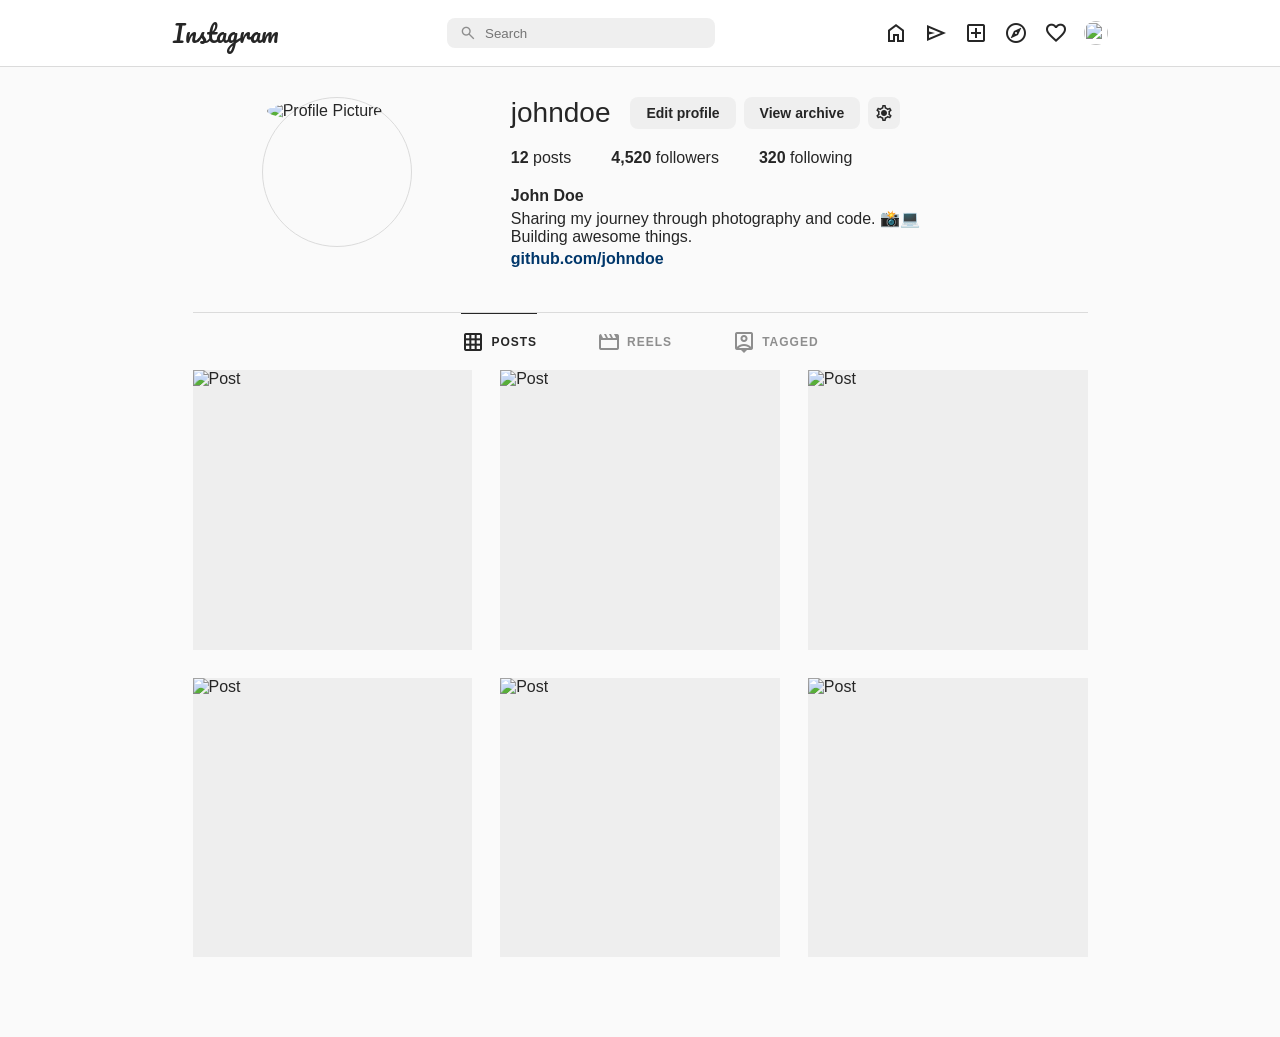
==== task05-responsive/index.html @ 6c8c3505 "Add Task 05: Responsive Instagram Profile UI Clone" ====
<!DOCTYPE html>
<html lang="en">
<head>
  <meta charset="UTF-8">
  <meta name="viewport" content="width=device-width, initial-scale=1.0">
  <title>Instagram Profile - Responsive</title>
  <link rel="stylesheet" href="css/style.css">
  <link href="https://fonts.googleapis.com/css2?family=Pacifico&display=swap" rel="stylesheet">
  <link rel="stylesheet" href="https://fonts.googleapis.com/css2?family=Material+Symbols+Outlined:opsz,wght,FILL,GRAD@20..48,100..700,0..1,-50..200" />
</head>
<body>
  <!-- Header -->
  <header class="header">
    <div class="header-container">
      <a href="#" class="header-logo">Instagram</a>
      <div class="header-search">
        <span class="material-symbols-outlined" style="color: var(--gray-text); font-size: 18px;">search</span>
        <input type="text" placeholder="Search">
      </div>
      <div class="header-icons">
        <a href="#"><span class="material-symbols-outlined">home</span></a>
        <a href="#"><span class="material-symbols-outlined">send</span></a>
        <a href="#"><span class="material-symbols-outlined">add_box</span></a>
        <a href="#"><span class="material-symbols-outlined">explore</span></a>
        <a href="#"><span class="material-symbols-outlined">favorite</span></a>
        <a href="#"><img src="https://images.unsplash.com/photo-1535713875002-d1d0cf377fde?auto=format&fit=crop&w=150&q=80" style="width: 24px; height: 24px; border-radius: 50%; object-fit: cover;"></a>
      </div>
    </div>
  </header>

  <!-- Main Content -->
  <main class="main-container">
    <section class="profile-header">
      <div class="profile-pic-container">
        <div class="profile-pic">
          <img src="https://images.unsplash.com/photo-1535713875002-d1d0cf377fde?auto=format&fit=crop&w=300&q=80" alt="Profile Picture">
        </div>
      </div>
      <div class="profile-details">
        <div class="profile-title-section">
          <h2 class="profile-username">johndoe</h2>
          <div class="profile-actions">
            <button class="btn">Edit profile</button>
            <button class="btn">View archive</button>
            <button class="btn" style="padding: 6px; display: flex; align-items: center;"><span class="material-symbols-outlined" style="font-size: 20px;">settings</span></button>
          </div>
        </div>
        <div class="profile-stats">
          <div class="stat-item"><span>12</span> posts</div>
          <div class="stat-item"><span>4,520</span> followers</div>
          <div class="stat-item"><span>320</span> following</div>
        </div>
        <div class="profile-bio">
          <div class="bio-name">John Doe</div>
          <div class="bio-text">Sharing my journey through photography and code. 📸💻<br>Building awesome things.</div>
          <a href="#" class="bio-link">github.com/johndoe</a>
        </div>
      </div>
    </section>

    <!-- Tabs -->
    <div class="tabs">
      <a href="index.html" class="tab active">
        <span class="material-symbols-outlined">grid_on</span>
        <span class="tab-text">POSTS</span>
      </a>
      <a href="reels.html" class="tab">
        <span class="material-symbols-outlined">movie</span>
        <span class="tab-text">REELS</span>
      </a>
      <a href="tagged.html" class="tab">
        <span class="material-symbols-outlined">person_pin</span>
        <span class="tab-text">TAGGED</span>
      </a>
    </div>

    <!-- Grid -->
    <div class="grid">
      <div class="grid-item">
        <img src="https://images.unsplash.com/photo-1555066931-4365d14bab8c?auto=format&fit=crop&w=600&q=80" alt="Post">
        <div class="grid-item-overlay">
          <div class="overlay-stat"><span class="material-symbols-outlined filled">favorite</span> 120</div>
          <div class="overlay-stat"><span class="material-symbols-outlined filled">chat_bubble</span> 15</div>
        </div>
      </div>
      <div class="grid-item">
        <img src="https://images.unsplash.com/photo-1498050108023-c5249f4df085?auto=format&fit=crop&w=600&q=80" alt="Post">
        <div class="grid-item-overlay">
          <div class="overlay-stat"><span class="material-symbols-outlined filled">favorite</span> 342</div>
          <div class="overlay-stat"><span class="material-symbols-outlined filled">chat_bubble</span> 4</div>
        </div>
      </div>
      <div class="grid-item">
        <img src="https://images.unsplash.com/photo-1517694712202-14dd9538aa97?auto=format&fit=crop&w=600&q=80" alt="Post">
        <div class="grid-item-overlay">
          <div class="overlay-stat"><span class="material-symbols-outlined filled">favorite</span> 56</div>
          <div class="overlay-stat"><span class="material-symbols-outlined filled">chat_bubble</span> 2</div>
        </div>
      </div>
      <div class="grid-item">
        <img src="https://images.unsplash.com/photo-1516116216624-53e697fedbea?auto=format&fit=crop&w=600&q=80" alt="Post">
        <div class="grid-item-overlay">
          <div class="overlay-stat"><span class="material-symbols-outlined filled">favorite</span> 890</div>
          <div class="overlay-stat"><span class="material-symbols-outlined filled">chat_bubble</span> 42</div>
        </div>
      </div>
      <div class="grid-item">
        <img src="https://images.unsplash.com/photo-1522199755839-a2bacb67c546?auto=format&fit=crop&w=600&q=80" alt="Post">
        <div class="grid-item-overlay">
          <div class="overlay-stat"><span class="material-symbols-outlined filled">favorite</span> 231</div>
          <div class="overlay-stat"><span class="material-symbols-outlined filled">chat_bubble</span> 11</div>
        </div>
      </div>
      <div class="grid-item">
        <img src="https://images.unsplash.com/photo-1542831371-29b0f74f9713?auto=format&fit=crop&w=600&q=80" alt="Post">
        <div class="grid-item-overlay">
          <div class="overlay-stat"><span class="material-symbols-outlined filled">favorite</span> 45</div>
          <div class="overlay-stat"><span class="material-symbols-outlined filled">chat_bubble</span> 1</div>
        </div>
      </div>
    </div>
  </main>

  <!-- Mobile Bottom Nav -->
  <nav class="bottom-nav">
    <a href="#" class="nav-item"><span class="material-symbols-outlined">home</span></a>
    <a href="#" class="nav-item"><span class="material-symbols-outlined">search</span></a>
    <a href="#" class="nav-item"><span class="material-symbols-outlined">add_box</span></a>
    <a href="#" class="nav-item"><span class="material-symbols-outlined">movie</span></a>
    <a href="#" class="nav-item"><img src="https://images.unsplash.com/photo-1535713875002-d1d0cf377fde?auto=format&fit=crop&w=150&q=80" style="width: 24px; height: 24px; border-radius: 50%; object-fit: cover;"></a>
  </nav>
</body>
</html>
---- task05-responsive/css/style.css ----
:root {
  --bg-color: #FAFAFA;
  --text-color: #262626;
  --border-color: #DBDBDB;
  --blue-color: #0095F6;
  --link-color: #00376B;
  --gray-text: #8E8E8E;
  --font-family: -apple-system, BlinkMacSystemFont, "Segoe UI", Roboto, Helvetica, Arial, sans-serif;
  --container-max-width: 935px;
}

* {
  margin: 0;
  padding: 0;
  box-sizing: border-box;
}

body {
  font-family: var(--font-family);
  background-color: var(--bg-color);
  color: var(--text-color);
  display: flex;
  flex-direction: column;
  min-height: 100vh;
}

/* Header */
.header {
  border-bottom: 1px solid var(--border-color);
  background: #fff;
  position: sticky;
  top: 0;
  z-index: 10;
  padding: 12px 16px;
}

.header-container {
  max-width: var(--container-max-width);
  margin: 0 auto;
  display: flex;
  justify-content: space-between;
  align-items: center;
}

.header-logo {
  font-family: 'Pacifico', cursive;
  font-size: 24px;
  font-weight: normal;
  text-decoration: none;
  color: var(--text-color);
}

.header-search {
  display: none;
}

@media (min-width: 768px) {
  .header-search {
    display: flex;
    background: #EFEFEF;
    border-radius: 8px;
    padding: 6px 12px;
    align-items: center;
    width: 268px;
  }
  .header-search input {
    border: none;
    background: transparent;
    outline: none;
    width: 100%;
    margin-left: 8px;
  }
}

.header-icons {
  display: flex;
  gap: 16px;
  align-items: center;
}

.header-icons a {
  color: var(--text-color);
  text-decoration: none;
  display: flex;
  align-items: center;
}

/* Main Container */
.main-container {
  max-width: var(--container-max-width);
  margin: 0 auto;
  width: 100%;
  padding: 30px 20px;
  flex: 1;
}

@media (max-width: 767px) {
  .main-container {
    padding: 16px 0;
  }
}

/* Profile Info */
.profile-header {
  display: flex;
  margin-bottom: 44px;
}

@media (max-width: 767px) {
  .profile-header {
    flex-direction: column;
    margin-bottom: 24px;
  }
}

.profile-pic-container {
  flex: 1;
  display: flex;
  justify-content: center;
  margin-right: 30px;
}

.profile-pic {
  width: 150px;
  height: 150px;
  border-radius: 50%;
  border: 1px solid var(--border-color);
  padding: 4px;
}

@media (max-width: 767px) {
  .profile-pic-container {
    margin-right: 0;
    justify-content: flex-start;
    padding: 0 16px;
    margin-bottom: 20px;
  }
  .profile-pic {
    width: 80px;
    height: 80px;
  }
}

.profile-pic img {
  width: 100%;
  height: 100%;
  border-radius: 50%;
  object-fit: cover;
}

.profile-details {
  flex: 2;
}

@media (max-width: 767px) {
  .profile-details {
    padding: 0 16px;
  }
}

.profile-title-section {
  display: flex;
  align-items: center;
  gap: 20px;
  margin-bottom: 20px;
}

@media (max-width: 767px) {
  .profile-title-section {
    flex-direction: column;
    align-items: flex-start;
    gap: 12px;
  }
}

.profile-username {
  font-size: 28px;
  font-weight: 300;
}

.profile-actions {
  display: flex;
  gap: 8px;
}

.btn {
  padding: 6px 16px;
  background-color: #EFEFEF;
  border: none;
  border-radius: 8px;
  font-weight: 600;
  font-size: 14px;
  cursor: pointer;
  color: var(--text-color);
  text-decoration: none;
  display: inline-block;
}

.btn:hover {
  background-color: #DBDBDB;
}

.profile-stats {
  display: flex;
  gap: 40px;
  margin-bottom: 20px;
}

@media (max-width: 767px) {
  .profile-stats {
    gap: 20px;
    justify-content: space-around;
    border-top: 1px solid var(--border-color);
    border-bottom: 1px solid var(--border-color);
    padding: 12px 0;
    margin: 0 -16px 20px -16px;
  }
  .stat-item {
    display: flex;
    flex-direction: column;
    align-items: center;
  }
}

.stat-item span {
  font-weight: 600;
}

.profile-bio .bio-name {
  font-weight: 600;
  margin-bottom: 4px;
}

.profile-bio .bio-text {
  margin-bottom: 4px;
}

.profile-bio .bio-link {
  color: var(--link-color);
  text-decoration: none;
  font-weight: 600;
}

/* Tabs */
.tabs {
  display: flex;
  justify-content: center;
  border-top: 1px solid var(--border-color);
  margin-top: 10px;
}

@media (max-width: 767px) {
  .tabs {
    justify-content: space-around;
  }
}

.tab {
  display: flex;
  align-items: center;
  gap: 6px;
  padding: 16px 0;
  margin: 0 30px;
  color: var(--gray-text);
  border-top: 1px solid transparent;
  cursor: pointer;
  text-decoration: none;
  font-size: 12px;
  font-weight: 600;
  letter-spacing: 1px;
  text-transform: uppercase;
}

@media (max-width: 767px) {
  .tab {
    margin: 0;
    flex: 1;
    justify-content: center;
  }
  .tab span.tab-text {
    display: none;
  }
  .tab .material-symbols-outlined {
    font-size: 28px;
  }
}

.tab.active {
  color: var(--text-color);
  border-top: 1px solid var(--text-color);
}

@media (max-width: 767px) {
  .tab.active {
    border-top: none;
    color: var(--blue-color);
  }
}

/* Grid */
.grid {
  display: grid;
  grid-template-columns: repeat(3, 1fr);
  gap: 28px;
  padding-bottom: 50px;
}

@media (max-width: 767px) {
  .grid {
    gap: 2px;
  }
}

.grid-item {
  aspect-ratio: 1 / 1;
  background-color: #eee;
  position: relative;
  cursor: pointer;
}

.grid-item img {
  width: 100%;
  height: 100%;
  object-fit: cover;
}

.grid-item-overlay {
  position: absolute;
  top: 0; left: 0; width: 100%; height: 100%;
  background: rgba(0,0,0,0.3);
  display: flex;
  justify-content: center;
  align-items: center;
  color: white;
  opacity: 0;
  transition: opacity 0.2s;
  gap: 20px;
}

@media (min-width: 768px) {
  .grid-item:hover .grid-item-overlay {
    opacity: 1;
  }
}

.overlay-stat {
  display: flex;
  align-items: center;
  gap: 6px;
  font-weight: bold;
}

/* Reels Grid */
.reels-grid {
  display: grid;
  grid-template-columns: repeat(4, 1fr);
  gap: 28px;
  padding-bottom: 50px;
}

@media (max-width: 767px) {
  .reels-grid {
    grid-template-columns: repeat(3, 1fr);
    gap: 2px;
  }
}

.reels-item {
  aspect-ratio: 9 / 16;
  background-color: #eee;
  position: relative;
}

.reels-item img {
  width: 100%;
  height: 100%;
  object-fit: cover;
}

/* Bottom Nav (Mobile Only) */
.bottom-nav {
  display: none;
}

@media (max-width: 767px) {
  .bottom-nav {
    display: flex;
    justify-content: space-around;
    padding: 12px 0;
    border-top: 1px solid var(--border-color);
    position: sticky;
    bottom: 0;
    background: #fff;
    margin-top: auto;
    z-index: 10;
  }
  .bottom-nav a {
    color: var(--text-color);
    text-decoration: none;
  }
}
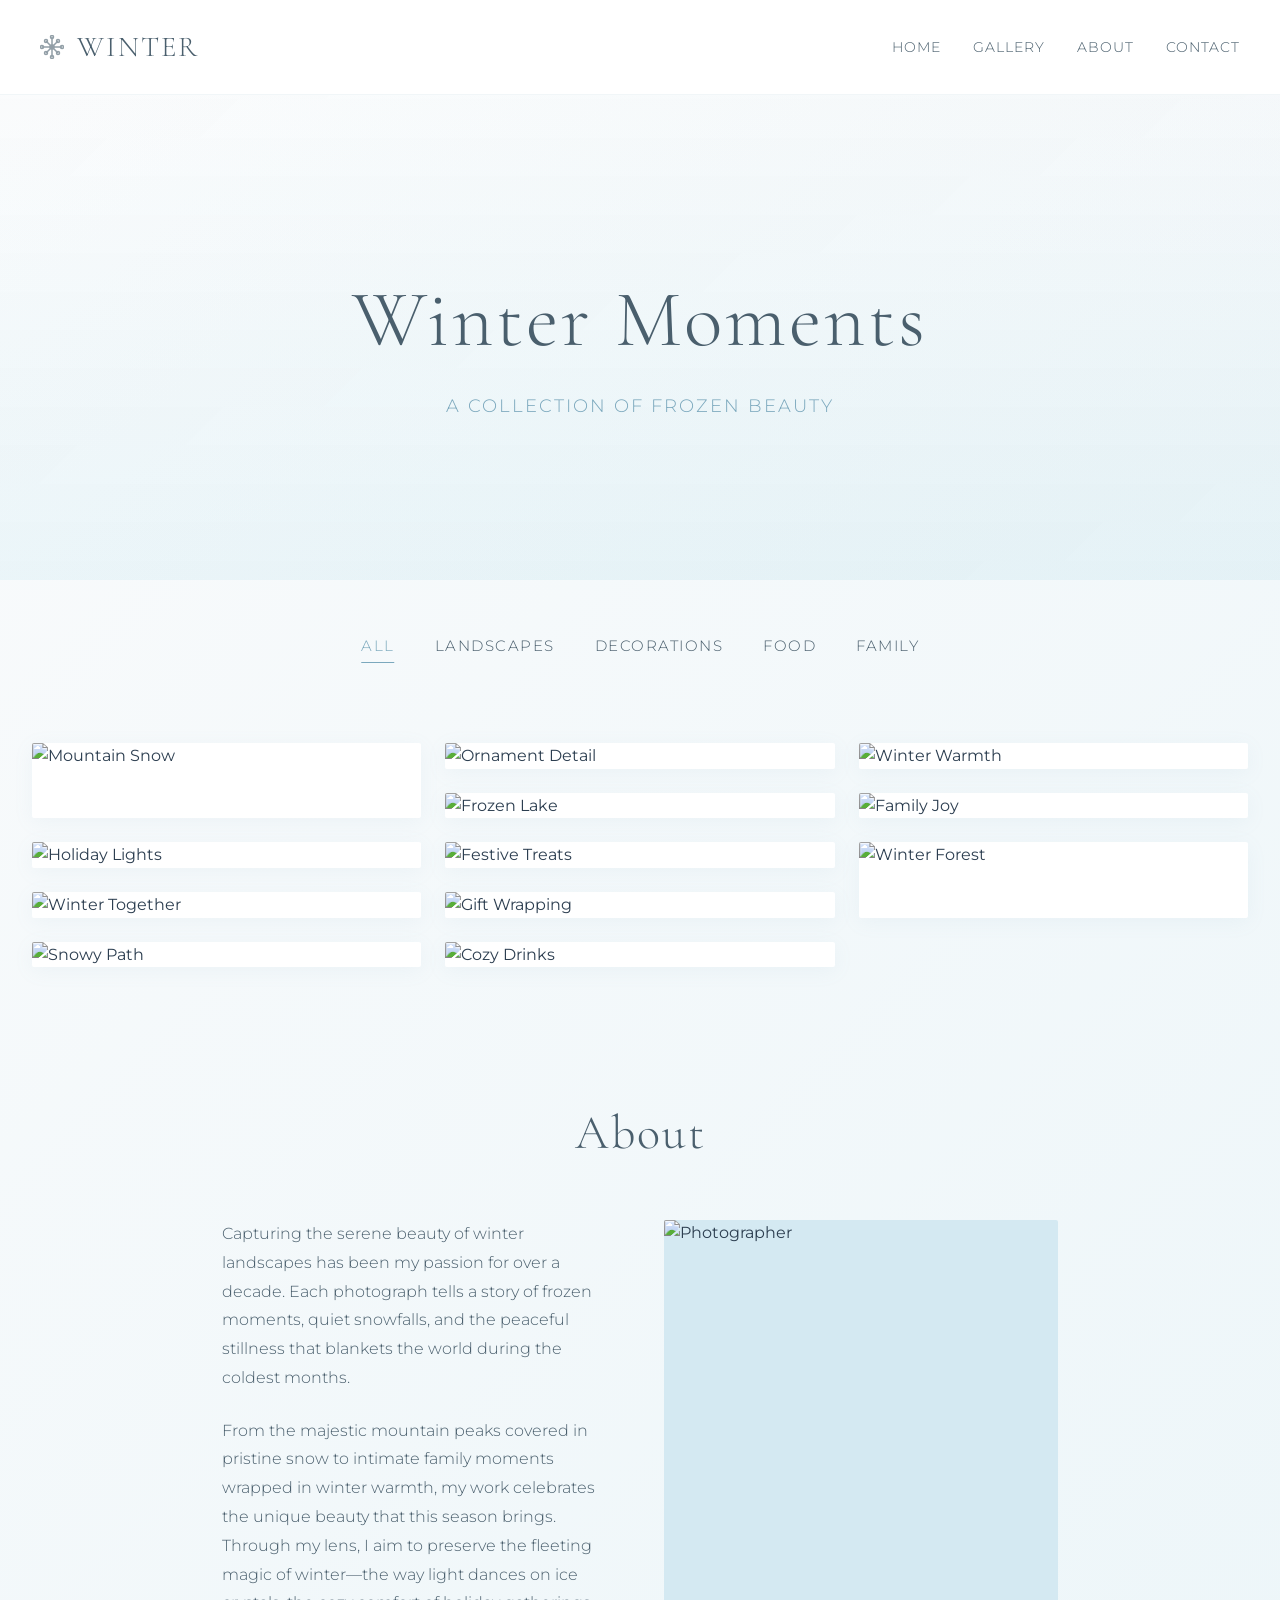
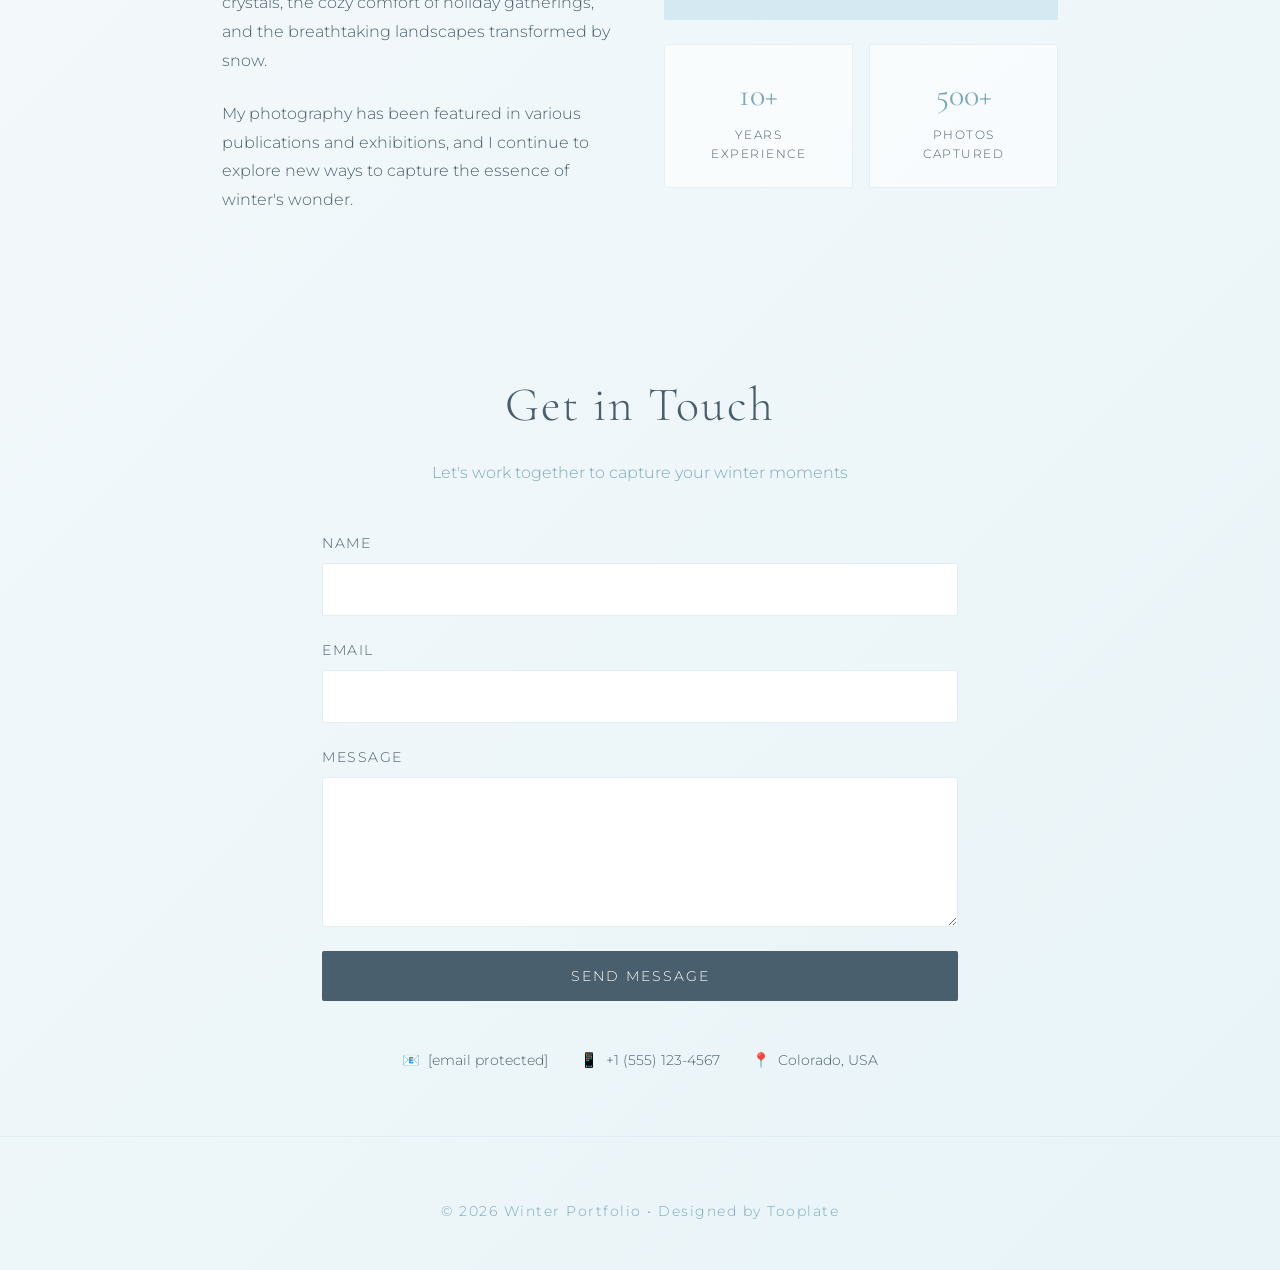
==== commit 5e328cd4: "Complete Task 05: Responsive Website Design for Winter Gallery" ====
--- a/task05-responsive/index.html
+++ b/task05-responsive/index.html
@@ -1,133 +1,259 @@
 <!DOCTYPE html>
 <html lang="en">
 <head>
-  <meta charset="UTF-8">
-  <meta name="viewport" content="width=device-width, initial-scale=1.0">
-  <title>Instagram Profile - Responsive</title>
-  <link rel="stylesheet" href="css/style.css">
-  <link href="https://fonts.googleapis.com/css2?family=Pacifico&display=swap" rel="stylesheet">
-  <link rel="stylesheet" href="https://fonts.googleapis.com/css2?family=Material+Symbols+Outlined:opsz,wght,FILL,GRAD@20..48,100..700,0..1,-50..200" />
+    <meta charset="UTF-8">
+    <meta name="viewport" content="width=device-width, initial-scale=1.0">
+    <title>Winter Portfolio - Photography Gallery</title>
+    <link rel="preconnect" href="https://fonts.googleapis.com">
+    <link rel="preconnect" href="https://fonts.gstatic.com" crossorigin>
+    <link href="https://fonts.googleapis.com/css2?family=Cormorant+Garamond:wght@300;400;600&family=Montserrat:wght@300;400;500&display=swap" rel="stylesheet">
+    <link rel="stylesheet" href="style.css">
+<!--
+
+Tooplate 2151 Winter Gallery
+
+https://www.tooplate.com/view/2151-winter-gallery
+
+Free HTML CSS Template
+
+-->
 </head>
 <body>
-  <!-- Header -->
-  <header class="header">
-    <div class="header-container">
-      <a href="#" class="header-logo">Instagram</a>
-      <div class="header-search">
-        <span class="material-symbols-outlined" style="color: var(--gray-text); font-size: 18px;">search</span>
-        <input type="text" placeholder="Search">
-      </div>
-      <div class="header-icons">
-        <a href="#"><span class="material-symbols-outlined">home</span></a>
-        <a href="#"><span class="material-symbols-outlined">send</span></a>
-        <a href="#"><span class="material-symbols-outlined">add_box</span></a>
-        <a href="#"><span class="material-symbols-outlined">explore</span></a>
-        <a href="#"><span class="material-symbols-outlined">favorite</span></a>
-        <a href="#"><img src="https://images.unsplash.com/photo-1535713875002-d1d0cf377fde?auto=format&fit=crop&w=150&q=80" style="width: 24px; height: 24px; border-radius: 50%; object-fit: cover;"></a>
-      </div>
+    <!-- Navigation -->
+    <nav>
+        <div class="nav-container">
+            <a href="#home" class="logo">
+                <svg class="logo-icon" viewBox="0 0 24 24" fill="none" stroke="currentColor" stroke-width="1.5">
+                    <path d="M12 2v20M2 12h20M6 6l12 12M6 18L18 6"/>
+                    <circle cx="12" cy="12" r="2"/>
+                    <circle cx="12" cy="2" r="1.5"/>
+                    <circle cx="12" cy="22" r="1.5"/>
+                    <circle cx="2" cy="12" r="1.5"/>
+                    <circle cx="22" cy="12" r="1.5"/>
+                    <circle cx="6" cy="6" r="1.5"/>
+                    <circle cx="18" cy="18" r="1.5"/>
+                    <circle cx="6" cy="18" r="1.5"/>
+                    <circle cx="18" cy="6" r="1.5"/>
+                </svg>
+                WINTER
+            </a>
+            <input type="checkbox" id="menu-toggle" style="display:none;">
+            <label for="menu-toggle" class="mobile-menu-btn">☰</label>
+            <ul class="nav-links" id="navLinks">
+                <li><a href="#home">Home</a></li>
+                <li><a href="#gallery">Gallery</a></li>
+                <li><a href="#about">About</a></li>
+                <li><a href="#contact">Contact</a></li>
+            </ul>
+        </div>
+    </nav>
+
+    <!-- Hero Section -->
+    <section class="hero" id="home">
+        <div class="hero-bg"></div>
+        <div class="hero-bg"></div>
+        <div class="hero-bg"></div>
+        <div class="hero-content">
+            <h1>Winter Moments</h1>
+            <p>A Collection of Frozen Beauty</p>
+        </div>
+    </section>
+
+    <!-- Filter Section -->
+    <section class="filter-container">
+        <div class="filter-buttons">
+            <button class="filter-btn active" data-filter="all">All</button>
+            <button class="filter-btn" data-filter="landscapes">Landscapes</button>
+            <button class="filter-btn" data-filter="decorations">Decorations</button>
+            <button class="filter-btn" data-filter="food">Food</button>
+            <button class="filter-btn" data-filter="family">Family</button>
+        </div>
+    </section>
+
+    <!-- Gallery Section -->
+    <section class="gallery-container" id="gallery">
+        <div class="gallery-grid" id="galleryGrid">
+            <!-- Landscapes -->
+            <div class="gallery-item tall" data-category="landscapes">
+                <img src="https://images.unsplash.com/photo-1483728642387-6c3bdd6c93e5?w=800&q=80" alt="Mountain Snow">
+                <div class="gallery-overlay">
+                    <h3 class="gallery-title">Mountain Snow</h3>
+                    <p class="gallery-category">Landscapes</p>
+                </div>
+            </div>
+
+            <div class="gallery-item" data-category="decorations">
+                <img src="https://images.unsplash.com/photo-1512389142860-9c449e58a543?w=800&q=80" alt="Ornament Detail">
+                <div class="gallery-overlay">
+                    <h3 class="gallery-title">Ornament Detail</h3>
+                    <p class="gallery-category">Decorations</p>
+                </div>
+            </div>
+
+            <div class="gallery-item" data-category="food">
+                <img src="https://images.unsplash.com/photo-1542990253-0d0f5be5f0ed?w=800&q=80" alt="Winter Warmth">
+                <div class="gallery-overlay">
+                    <h3 class="gallery-title">Winter Warmth</h3>
+                    <p class="gallery-category">Food</p>
+                </div>
+            </div>
+
+            <div class="gallery-item" data-category="landscapes">
+                <img src="https://images.unsplash.com/photo-1491002052546-bf38f186af56?w=800&q=80" alt="Frozen Lake">
+                <div class="gallery-overlay">
+                    <h3 class="gallery-title">Frozen Lake</h3>
+                    <p class="gallery-category">Landscapes</p>
+                </div>
+            </div>
+
+            <div class="gallery-item" data-category="family">
+                <img src="https://images.unsplash.com/photo-1511988617509-a57c8a288659?w=800&q=80" alt="Family Joy">
+                <div class="gallery-overlay">
+                    <h3 class="gallery-title">Family Joy</h3>
+                    <p class="gallery-category">Family</p>
+                </div>
+            </div>
+
+            <div class="gallery-item" data-category="decorations">
+                <img src="https://images.unsplash.com/photo-1543589077-47d81606c1bf?w=800&q=80" alt="Holiday Lights">
+                <div class="gallery-overlay">
+                    <h3 class="gallery-title">Holiday Lights</h3>
+                    <p class="gallery-category">Decorations</p>
+                </div>
+            </div>
+
+            <div class="gallery-item" data-category="food">
+                <img src="https://images.unsplash.com/photo-1514517521153-1be72277b32f?w=800&q=80" alt="Festive Treats">
+                <div class="gallery-overlay">
+                    <h3 class="gallery-title">Festive Treats</h3>
+                    <p class="gallery-category">Food</p>
+                </div>
+            </div>
+
+            <div class="gallery-item tall" data-category="landscapes">
+                <img src="https://images.unsplash.com/photo-1478131143081-80f7f84ca84d?w=800&q=80" alt="Winter Forest">
+                <div class="gallery-overlay">
+                    <h3 class="gallery-title">Winter Forest</h3>
+                    <p class="gallery-category">Landscapes</p>
+                </div>
+            </div>
+
+            <div class="gallery-item" data-category="family">
+                <img src="https://images.unsplash.com/photo-1544776193-352d25ca82cd?w=800&q=80" alt="Winter Together">
+                <div class="gallery-overlay">
+                    <h3 class="gallery-title">Winter Together</h3>
+                    <p class="gallery-category">Family</p>
+                </div>
+            </div>
+
+            <div class="gallery-item" data-category="decorations">
+                <img src="https://images.unsplash.com/photo-1512909006721-3d6018887383?w=800&q=80" alt="Gift Wrapping">
+                <div class="gallery-overlay">
+                    <h3 class="gallery-title">Gift Wrapping</h3>
+                    <p class="gallery-category">Decorations</p>
+                </div>
+            </div>
+
+            <div class="gallery-item" data-category="landscapes">
+                <img src="https://images.unsplash.com/photo-1476820865390-c52aeebb9891?w=800&q=80" alt="Snowy Path">
+                <div class="gallery-overlay">
+                    <h3 class="gallery-title">Snowy Path</h3>
+                    <p class="gallery-category">Landscapes</p>
+                </div>
+            </div>
+
+            <div class="gallery-item" data-category="food">
+                <img src="https://images.unsplash.com/photo-1514517220017-8ce97a34a7b6?w=800&q=80" alt="Cozy Drinks">
+                <div class="gallery-overlay">
+                    <h3 class="gallery-title">Cozy Drinks</h3>
+                    <p class="gallery-category">Food</p>
+                </div>
+            </div>
+        </div>
+    </section>
+
+    <!-- Lightbox -->
+    <div class="lightbox" id="lightbox">
+        <button class="lightbox-close" id="closeLightbox">×</button>
+        <button class="lightbox-nav lightbox-prev" id="prevImage">‹</button>
+        <button class="lightbox-nav lightbox-next" id="nextImage">›</button>
+        <div class="lightbox-content">
+            <img src="" alt="" id="lightboxImage">
+            <div class="lightbox-info">
+                <h3 id="lightboxTitle"></h3>
+                <p id="lightboxCategory"></p>
+            </div>
+        </div>
     </div>
-  </header>
-
-  <!-- Main Content -->
-  <main class="main-container">
-    <section class="profile-header">
-      <div class="profile-pic-container">
-        <div class="profile-pic">
-          <img src="https://images.unsplash.com/photo-1535713875002-d1d0cf377fde?auto=format&fit=crop&w=300&q=80" alt="Profile Picture">
-        </div>
-      </div>
-      <div class="profile-details">
-        <div class="profile-title-section">
-          <h2 class="profile-username">johndoe</h2>
-          <div class="profile-actions">
-            <button class="btn">Edit profile</button>
-            <button class="btn">View archive</button>
-            <button class="btn" style="padding: 6px; display: flex; align-items: center;"><span class="material-symbols-outlined" style="font-size: 20px;">settings</span></button>
-          </div>
-        </div>
-        <div class="profile-stats">
-          <div class="stat-item"><span>12</span> posts</div>
-          <div class="stat-item"><span>4,520</span> followers</div>
-          <div class="stat-item"><span>320</span> following</div>
-        </div>
-        <div class="profile-bio">
-          <div class="bio-name">John Doe</div>
-          <div class="bio-text">Sharing my journey through photography and code. 📸💻<br>Building awesome things.</div>
-          <a href="#" class="bio-link">github.com/johndoe</a>
-        </div>
-      </div>
-    </section>
-
-    <!-- Tabs -->
-    <div class="tabs">
-      <a href="index.html" class="tab active">
-        <span class="material-symbols-outlined">grid_on</span>
-        <span class="tab-text">POSTS</span>
-      </a>
-      <a href="reels.html" class="tab">
-        <span class="material-symbols-outlined">movie</span>
-        <span class="tab-text">REELS</span>
-      </a>
-      <a href="tagged.html" class="tab">
-        <span class="material-symbols-outlined">person_pin</span>
-        <span class="tab-text">TAGGED</span>
-      </a>
-    </div>
-
-    <!-- Grid -->
-    <div class="grid">
-      <div class="grid-item">
-        <img src="https://images.unsplash.com/photo-1555066931-4365d14bab8c?auto=format&fit=crop&w=600&q=80" alt="Post">
-        <div class="grid-item-overlay">
-          <div class="overlay-stat"><span class="material-symbols-outlined filled">favorite</span> 120</div>
-          <div class="overlay-stat"><span class="material-symbols-outlined filled">chat_bubble</span> 15</div>
-        </div>
-      </div>
-      <div class="grid-item">
-        <img src="https://images.unsplash.com/photo-1498050108023-c5249f4df085?auto=format&fit=crop&w=600&q=80" alt="Post">
-        <div class="grid-item-overlay">
-          <div class="overlay-stat"><span class="material-symbols-outlined filled">favorite</span> 342</div>
-          <div class="overlay-stat"><span class="material-symbols-outlined filled">chat_bubble</span> 4</div>
-        </div>
-      </div>
-      <div class="grid-item">
-        <img src="https://images.unsplash.com/photo-1517694712202-14dd9538aa97?auto=format&fit=crop&w=600&q=80" alt="Post">
-        <div class="grid-item-overlay">
-          <div class="overlay-stat"><span class="material-symbols-outlined filled">favorite</span> 56</div>
-          <div class="overlay-stat"><span class="material-symbols-outlined filled">chat_bubble</span> 2</div>
-        </div>
-      </div>
-      <div class="grid-item">
-        <img src="https://images.unsplash.com/photo-1516116216624-53e697fedbea?auto=format&fit=crop&w=600&q=80" alt="Post">
-        <div class="grid-item-overlay">
-          <div class="overlay-stat"><span class="material-symbols-outlined filled">favorite</span> 890</div>
-          <div class="overlay-stat"><span class="material-symbols-outlined filled">chat_bubble</span> 42</div>
-        </div>
-      </div>
-      <div class="grid-item">
-        <img src="https://images.unsplash.com/photo-1522199755839-a2bacb67c546?auto=format&fit=crop&w=600&q=80" alt="Post">
-        <div class="grid-item-overlay">
-          <div class="overlay-stat"><span class="material-symbols-outlined filled">favorite</span> 231</div>
-          <div class="overlay-stat"><span class="material-symbols-outlined filled">chat_bubble</span> 11</div>
-        </div>
-      </div>
-      <div class="grid-item">
-        <img src="https://images.unsplash.com/photo-1542831371-29b0f74f9713?auto=format&fit=crop&w=600&q=80" alt="Post">
-        <div class="grid-item-overlay">
-          <div class="overlay-stat"><span class="material-symbols-outlined filled">favorite</span> 45</div>
-          <div class="overlay-stat"><span class="material-symbols-outlined filled">chat_bubble</span> 1</div>
-        </div>
-      </div>
-    </div>
-  </main>
-
-  <!-- Mobile Bottom Nav -->
-  <nav class="bottom-nav">
-    <a href="#" class="nav-item"><span class="material-symbols-outlined">home</span></a>
-    <a href="#" class="nav-item"><span class="material-symbols-outlined">search</span></a>
-    <a href="#" class="nav-item"><span class="material-symbols-outlined">add_box</span></a>
-    <a href="#" class="nav-item"><span class="material-symbols-outlined">movie</span></a>
-    <a href="#" class="nav-item"><img src="https://images.unsplash.com/photo-1535713875002-d1d0cf377fde?auto=format&fit=crop&w=150&q=80" style="width: 24px; height: 24px; border-radius: 50%; object-fit: cover;"></a>
-  </nav>
+
+    <!-- About Section -->
+    <section class="about-section" id="about">
+        <h2>About</h2>
+        <div class="about-content">
+            <div class="about-text">
+                <p>Capturing the serene beauty of winter landscapes has been my passion for over a decade. Each photograph tells a story of frozen moments, quiet snowfalls, and the peaceful stillness that blankets the world during the coldest months.</p>
+                <p>From the majestic mountain peaks covered in pristine snow to intimate family moments wrapped in winter warmth, my work celebrates the unique beauty that this season brings. Through my lens, I aim to preserve the fleeting magic of winter—the way light dances on ice crystals, the cozy comfort of holiday gatherings, and the breathtaking landscapes transformed by snow.</p>
+                <p>My photography has been featured in various publications and exhibitions, and I continue to explore new ways to capture the essence of winter's wonder.</p>
+            </div>
+            <div>
+                <div class="about-image">
+                    <img src="https://images.unsplash.com/photo-1452802447250-470a88ac82bc?w=800&q=80" alt="Photographer">
+                </div>
+                <div class="about-stats">
+                    <div class="stat-box">
+                        <div class="stat-number">10+</div>
+                        <div class="stat-label">Years Experience</div>
+                    </div>
+                    <div class="stat-box">
+                        <div class="stat-number">500+</div>
+                        <div class="stat-label">Photos Captured</div>
+                    </div>
+                </div>
+            </div>
+        </div>
+    </section>
+
+    <!-- Contact Section -->
+    <section class="contact-section" id="contact">
+        <h2>Get in Touch</h2>
+        <p>Let's work together to capture your winter moments</p>
+        
+        <form class="contact-form">
+            <div class="form-group">
+                <label for="name">Name</label>
+                <input type="text" id="name" name="name" required>
+            </div>
+            <div class="form-group">
+                <label for="email">Email</label>
+                <input type="email" id="email" name="email" required>
+            </div>
+            <div class="form-group">
+                <label for="message">Message</label>
+                <textarea id="message" name="message" required></textarea>
+            </div>
+            <button type="submit" class="submit-btn">Send Message</button>
+        </form>
+
+        <div class="contact-info">
+            <div class="contact-item">
+                <span>📧</span>
+                <a href="/cdn-cgi/l/email-protection#d3bbb6bfbfbc93a4babda7b6a1a3bca1a7b5bcbfbabcfdb0bcbe"><span class="__cf_email__" data-cfemail="3b535e5757547b4c52554f5e494b54494f5d5457525415585456">[email&#160;protected]</span></a>
+            </div>
+            <div class="contact-item">
+                <span>📱</span>
+                <a href="tel:+15551234567">+1 (555) 123-4567</a>
+            </div>
+            <div class="contact-item">
+                <span>📍</span>
+                <a href="https://www.google.com/maps/search/?api=1&query=Colorado+USA" target="_blank">Colorado, USA</a>
+            </div>
+        </div>
+    </section>
+
+    <!-- Footer -->
+    <footer>
+        <p>© 2026 Winter Portfolio • Designed by <a rel="nofollow" href="https://www.tooplate.com" target="_blank">Tooplate</a></p>
+    </footer>
+
 </body>
-</html>
+</html>
--- a/task05-responsive/style.css
+++ b/task05-responsive/style.css
@@ -0,0 +1,929 @@
+@charset "utf-8";
+/* CSS Document 
+
+Tooplate 2151 Winter Gallery
+
+https://www.tooplate.com/view/2151-winter-gallery
+
+*/
+
+* {
+	margin: 0;
+	padding: 0;
+	box-sizing: border-box;
+}
+
+:root {
+	--color-snow: #fafbfc;
+	--color-ice: #e8f4f8;
+	--color-frost: #d4e9f2;
+	--color-winter-blue: #7ba8bd;
+	--color-slate: #4a5f6d;
+	--color-charcoal: #2c3e50;
+	--color-white: #ffffff;
+	--font-serif: 'Cormorant Garamond', serif;
+	--font-sans: 'Montserrat', sans-serif;
+}
+
+body {
+	font-family: var(--font-sans);
+	background: linear-gradient(135deg, var(--color-snow) 0%, var(--color-ice) 100%);
+	color: var(--color-charcoal);
+	line-height: 1.6;
+	min-height: 100vh;
+}
+
+/* Navigation */
+nav {
+	position: fixed;
+	top: 0;
+	left: 0;
+	right: 0;
+	background: rgba(255, 255, 255, 0.95);
+	backdrop-filter: blur(10px);
+	padding: 1.5rem 2rem;
+	z-index: 1000;
+	border-bottom: 1px solid rgba(123, 168, 189, 0.1);
+}
+
+.nav-container {
+	max-width: 1400px;
+	margin: 0 auto;
+	display: flex;
+	justify-content: space-between;
+	align-items: center;
+}
+
+.logo {
+	font-family: var(--font-serif);
+	font-size: 1.8rem;
+	font-weight: 300;
+	letter-spacing: 2px;
+	color: var(--color-slate);
+	display: flex;
+	align-items: center;
+	gap: 0.8rem;
+	text-decoration: none;
+	transition: color 0.3s ease;
+}
+
+.logo:hover {
+	color: var(--color-winter-blue);
+}
+
+.logo:hover .logo-icon {
+	opacity: 1;
+}
+
+.logo-icon {
+	width: 24px;
+	height: 24px;
+	opacity: 0.6;
+}
+
+.nav-links {
+	display: flex;
+	gap: 2rem;
+	list-style: none;
+}
+
+.nav-links a {
+	text-decoration: none;
+	color: var(--color-slate);
+	font-size: 0.9rem;
+	font-weight: 300;
+	letter-spacing: 1px;
+	text-transform: uppercase;
+	transition: color 0.3s ease;
+	position: relative;
+	padding-top: 1.5rem;
+}
+
+.nav-links a::before {
+	content: '❄';
+	position: absolute;
+	top: 0;
+	left: 50%;
+	transform: translateX(-50%);
+	font-size: 0.85rem;
+	color: var(--color-winter-blue);
+	opacity: 0;
+	transition: opacity 0.3s ease;
+}
+
+.nav-links a.active::before,
+.nav-links a:hover::before {
+	opacity: 1;
+}
+
+.nav-links a:hover {
+	color: var(--color-winter-blue);
+}
+
+/* Hero Section */
+.hero {
+	margin-top: 80px;
+	padding: 12rem 2rem 10rem;
+	text-align: center;
+	position: relative;
+	overflow: hidden;
+}
+
+.hero::before {
+	content: '';
+	position: absolute;
+	top: 0;
+	left: 0;
+	right: 0;
+	bottom: 0;
+	background: linear-gradient(rgba(250, 251, 252, 0.85), rgba(232, 244, 248, 0.9));
+	z-index: 1;
+}
+
+.hero::after {
+	content: '';
+	position: absolute;
+	top: 0;
+	left: 0;
+	right: 0;
+	bottom: 0;
+	background: linear-gradient(135deg, rgba(255, 255, 255, 0.1) 0%, rgba(123, 168, 189, 0.05) 100%);
+	z-index: 2;
+	pointer-events: none;
+}
+
+.hero-bg {
+	position: absolute;
+	top: 0;
+	left: 0;
+	width: 100%;
+	height: 100%;
+	background-size: cover;
+	background-position: center;
+	animation: heroSlide 18s infinite;
+	opacity: 0;
+}
+
+.hero-bg:nth-child(1) {
+	background-image: url('https://images.unsplash.com/photo-1491002052546-bf38f186af56?w=1600&q=80');
+	animation-delay: 0s;
+}
+
+.hero-bg:nth-child(2) {
+	background-image: url('https://images.unsplash.com/photo-1483728642387-6c3bdd6c93e5?w=1600&q=80');
+	animation-delay: 6s;
+}
+
+.hero-bg:nth-child(3) {
+	background-image: url('https://images.unsplash.com/photo-1478131143081-80f7f84ca84d?w=1600&q=80');
+	animation-delay: 12s;
+}
+
+@keyframes heroSlide {
+	0% {
+		opacity: 0;
+	}
+
+	5% {
+		opacity: 1;
+	}
+
+	33% {
+		opacity: 1;
+	}
+
+	38% {
+		opacity: 0;
+	}
+
+	100% {
+		opacity: 0;
+	}
+}
+
+.hero-content {
+	max-width: 900px;
+	margin: 0 auto;
+	position: relative;
+	z-index: 3;
+}
+
+.hero h1 {
+	font-family: var(--font-serif);
+	font-size: 4.5rem;
+	font-weight: 300;
+	color: var(--color-slate);
+	margin-bottom: 1.5rem;
+	letter-spacing: 3px;
+	line-height: 1.2;
+	position: relative;
+	z-index: 1;
+}
+
+.hero p {
+	font-size: 1.1rem;
+	color: var(--color-winter-blue);
+	font-weight: 300;
+	letter-spacing: 2px;
+	text-transform: uppercase;
+	position: relative;
+	z-index: 1;
+}
+
+/* Filter Section */
+.filter-container {
+	padding: 3rem 2rem;
+	text-align: center;
+}
+
+.filter-buttons {
+	display: inline-flex;
+	gap: 2.5rem;
+	flex-wrap: wrap;
+	justify-content: center;
+}
+
+.filter-btn {
+	background: none;
+	border: none;
+	font-family: var(--font-sans);
+	font-size: 0.95rem;
+	color: var(--color-slate);
+	cursor: pointer;
+	padding: 0.5rem 0;
+	position: relative;
+	letter-spacing: 1.5px;
+	text-transform: uppercase;
+	font-weight: 300;
+	transition: color 0.3s ease;
+}
+
+.filter-btn::after {
+	content: '';
+	position: absolute;
+	bottom: 0;
+	left: 50%;
+	transform: translateX(-50%) scaleX(0);
+	width: 100%;
+	height: 1px;
+	background: var(--color-winter-blue);
+	transition: transform 0.3s ease;
+}
+
+.filter-btn:hover,
+.filter-btn.active {
+	color: var(--color-winter-blue);
+}
+
+.filter-btn.active::after {
+	transform: translateX(-50%) scaleX(1);
+}
+
+/* Gallery Section */
+.gallery-container {
+	max-width: 1400px;
+	margin: 0 auto;
+	padding: 2rem;
+}
+
+.gallery-grid {
+	display: grid;
+	grid-template-columns: repeat(auto-fill, minmax(320px, 1fr));
+	gap: 1.5rem;
+	grid-auto-flow: dense;
+}
+
+.gallery-item {
+	position: relative;
+	overflow: hidden;
+	border-radius: 2px;
+	cursor: pointer;
+	background: var(--color-white);
+	box-shadow: 0 4px 20px rgba(123, 168, 189, 0.08);
+	transition: all 0.4s cubic-bezier(0.4, 0, 0.2, 1);
+	opacity: 0;
+	animation: fadeInUp 0.6s ease forwards;
+}
+
+@keyframes fadeInUp {
+	from {
+		opacity: 0;
+		transform: translateY(30px);
+	}
+
+	to {
+		opacity: 1;
+		transform: translateY(0);
+	}
+}
+
+.gallery-item:nth-child(1) {
+	animation-delay: 0.1s;
+}
+
+.gallery-item:nth-child(2) {
+	animation-delay: 0.15s;
+}
+
+.gallery-item:nth-child(3) {
+	animation-delay: 0.2s;
+}
+
+.gallery-item:nth-child(4) {
+	animation-delay: 0.25s;
+}
+
+.gallery-item:nth-child(5) {
+	animation-delay: 0.3s;
+}
+
+.gallery-item:nth-child(6) {
+	animation-delay: 0.35s;
+}
+
+.gallery-item:nth-child(7) {
+	animation-delay: 0.4s;
+}
+
+.gallery-item:nth-child(8) {
+	animation-delay: 0.45s;
+}
+
+.gallery-item:nth-child(9) {
+	animation-delay: 0.5s;
+}
+
+.gallery-item.tall {
+	grid-row: span 2;
+}
+
+.gallery-item:hover {
+	transform: translateY(-5px);
+	box-shadow: 0 12px 40px rgba(123, 168, 189, 0.15);
+}
+
+.gallery-item img {
+	width: 100%;
+	height: 100%;
+	object-fit: cover;
+	display: block;
+	transition: transform 0.6s cubic-bezier(0.4, 0, 0.2, 1);
+}
+
+.gallery-item:hover img {
+	transform: scale(1.05);
+}
+
+.gallery-overlay {
+	position: absolute;
+	bottom: 0;
+	left: 0;
+	right: 0;
+	background: linear-gradient(to top, rgba(44, 62, 80, 0.8), transparent);
+	padding: 2rem 1.5rem 1.5rem;
+	transform: translateY(100%);
+	transition: transform 0.4s cubic-bezier(0.4, 0, 0.2, 1);
+}
+
+.gallery-item:hover .gallery-overlay {
+	transform: translateY(0);
+}
+
+.gallery-title {
+	font-family: var(--font-serif);
+	font-size: 1.3rem;
+	color: var(--color-white);
+	font-weight: 300;
+	margin-bottom: 0.3rem;
+}
+
+.gallery-category {
+	font-size: 0.75rem;
+	color: var(--color-frost);
+	text-transform: uppercase;
+	letter-spacing: 1.5px;
+	font-weight: 300;
+}
+
+/* Lightbox */
+.lightbox {
+	display: none;
+	position: fixed;
+	top: 0;
+	left: 0;
+	width: 100%;
+	height: 100%;
+	background: rgba(250, 251, 252, 0.98);
+	z-index: 2000;
+	align-items: center;
+	justify-content: center;
+	opacity: 0;
+	transition: opacity 0.4s ease;
+}
+
+.lightbox.active {
+	display: flex;
+	opacity: 1;
+}
+
+.lightbox-content {
+	max-width: 90%;
+	max-height: 85vh;
+	position: relative;
+	animation: zoomIn 0.4s cubic-bezier(0.4, 0, 0.2, 1);
+}
+
+@keyframes zoomIn {
+	from {
+		transform: scale(0.9);
+		opacity: 0;
+	}
+
+	to {
+		transform: scale(1);
+		opacity: 1;
+	}
+}
+
+.lightbox-content img {
+	max-width: 100%;
+	max-height: 85vh;
+	display: block;
+	box-shadow: 0 20px 60px rgba(123, 168, 189, 0.2);
+}
+
+.lightbox-info {
+	text-align: center;
+	margin-top: 2rem;
+}
+
+.lightbox-info h3 {
+	font-family: var(--font-serif);
+	font-size: 2rem;
+	color: var(--color-slate);
+	font-weight: 300;
+	margin-bottom: 0.5rem;
+}
+
+.lightbox-info p {
+	font-size: 0.85rem;
+	color: var(--color-winter-blue);
+	text-transform: uppercase;
+	letter-spacing: 2px;
+	font-weight: 300;
+}
+
+.lightbox-close {
+	position: absolute;
+	top: 2rem;
+	right: 2rem;
+	background: none;
+	border: none;
+	font-size: 3rem;
+	color: var(--color-slate);
+	cursor: pointer;
+	width: 50px;
+	height: 50px;
+	display: flex;
+	align-items: center;
+	justify-content: center;
+	transition: all 0.3s ease;
+	font-weight: 200;
+}
+
+.lightbox-close:hover {
+	color: var(--color-winter-blue);
+	transform: rotate(90deg);
+}
+
+.lightbox-nav {
+	position: absolute;
+	top: 50%;
+	transform: translateY(-50%);
+	background: rgba(255, 255, 255, 0.9);
+	border: none;
+	width: 50px;
+	height: 50px;
+	cursor: pointer;
+	font-size: 1.5rem;
+	color: var(--color-slate);
+	transition: all 0.3s ease;
+	display: flex;
+	align-items: center;
+	justify-content: center;
+}
+
+.lightbox-nav:hover {
+	background: var(--color-white);
+	color: var(--color-winter-blue);
+}
+
+.lightbox-prev {
+	left: 2rem;
+}
+
+.lightbox-next {
+	right: 2rem;
+}
+
+/* Footer */
+footer {
+	text-align: center;
+	padding: 4rem 2rem 3rem;
+	margin-top: 4rem;
+	border-top: 1px solid rgba(123, 168, 189, 0.1);
+}
+
+footer p {
+	color: var(--color-winter-blue);
+	font-size: 0.85rem;
+	letter-spacing: 1.5px;
+	font-weight: 300;
+}
+
+footer a {
+	color: var(--color-winter-blue);
+	text-decoration: none;
+	transition: opacity 0.3s ease;
+}
+
+footer a:hover {
+	opacity: 0.7;
+}
+
+/* About Section */
+.about-section {
+	max-width: 900px;
+	margin: 6rem auto 0;
+	padding: 0 2rem;
+	text-align: center;
+}
+
+.about-section h2 {
+	font-family: var(--font-serif);
+	font-size: 3rem;
+	font-weight: 300;
+	color: var(--color-slate);
+	margin-bottom: 2rem;
+	letter-spacing: 2px;
+}
+
+.about-content {
+	display: grid;
+	grid-template-columns: 1fr 1fr;
+	gap: 3rem;
+	margin-top: 3rem;
+	text-align: left;
+}
+
+.about-text p {
+	font-size: 1rem;
+	line-height: 1.8;
+	color: var(--color-slate);
+	margin-bottom: 1.5rem;
+	font-weight: 300;
+}
+
+.about-image {
+	width: 100%;
+	height: 400px;
+	background: var(--color-frost);
+	border-radius: 2px;
+	overflow: hidden;
+}
+
+.about-image img {
+	width: 100%;
+	height: 100%;
+	object-fit: cover;
+}
+
+.about-stats {
+	display: grid;
+	grid-template-columns: 1fr 1fr;
+	gap: 1rem;
+	margin-top: 1.5rem;
+}
+
+.stat-box {
+	padding: 1.5rem;
+	background: rgba(255, 255, 255, 0.6);
+	border: 1px solid rgba(123, 168, 189, 0.15);
+	border-radius: 2px;
+	text-align: center;
+	transition: all 0.3s ease;
+}
+
+.stat-box:hover {
+	background: rgba(255, 255, 255, 0.9);
+	border-color: var(--color-winter-blue);
+	transform: translateY(-3px);
+}
+
+.stat-number {
+	font-family: var(--font-serif);
+	font-size: 2rem;
+	font-weight: 400;
+	color: var(--color-winter-blue);
+	margin-bottom: 0.3rem;
+}
+
+.stat-label {
+	font-size: 0.75rem;
+	color: var(--color-slate);
+	text-transform: uppercase;
+	letter-spacing: 1.5px;
+	font-weight: 300;
+}
+
+/* Contact Section */
+.contact-section {
+	max-width: 700px;
+	margin: 8rem auto 0;
+	padding: 0 2rem;
+	text-align: center;
+}
+
+.contact-section h2 {
+	font-family: var(--font-serif);
+	font-size: 3rem;
+	font-weight: 300;
+	color: var(--color-slate);
+	margin-bottom: 1rem;
+	letter-spacing: 2px;
+}
+
+.contact-section p {
+	font-size: 1rem;
+	color: var(--color-winter-blue);
+	margin-bottom: 3rem;
+	font-weight: 300;
+}
+
+.contact-form {
+	display: flex;
+	flex-direction: column;
+	gap: 1.5rem;
+	margin-top: 2rem;
+}
+
+.form-group {
+	display: flex;
+	flex-direction: column;
+	text-align: left;
+}
+
+.form-group label {
+	font-size: 0.85rem;
+	color: var(--color-slate);
+	margin-bottom: 0.5rem;
+	text-transform: uppercase;
+	letter-spacing: 1.5px;
+	font-weight: 300;
+}
+
+.form-group input,
+.form-group textarea {
+	padding: 1rem;
+	border: 1px solid rgba(123, 168, 189, 0.2);
+	background: var(--color-white);
+	font-family: var(--font-sans);
+	font-size: 0.95rem;
+	color: var(--color-charcoal);
+	border-radius: 2px;
+	transition: border-color 0.3s ease;
+}
+
+.form-group input:focus,
+.form-group textarea:focus {
+	outline: none;
+	border-color: var(--color-winter-blue);
+}
+
+.form-group textarea {
+	min-height: 150px;
+	resize: vertical;
+}
+
+.submit-btn {
+	padding: 1rem 3rem;
+	background: var(--color-slate);
+	color: var(--color-white);
+	border: none;
+	font-family: var(--font-sans);
+	font-size: 0.9rem;
+	text-transform: uppercase;
+	letter-spacing: 2px;
+	cursor: pointer;
+	transition: all 0.3s ease;
+	font-weight: 300;
+	border-radius: 2px;
+}
+
+.submit-btn:hover {
+	background: var(--color-winter-blue);
+	transform: translateY(-2px);
+}
+
+.contact-info {
+	display: flex;
+	justify-content: center;
+	gap: 2rem;
+	margin-top: 3rem;
+	flex-wrap: wrap;
+}
+
+.contact-item {
+	display: flex;
+	align-items: center;
+	gap: 0.5rem;
+	color: var(--color-slate);
+	font-size: 0.9rem;
+	font-weight: 300;
+}
+
+.contact-item a {
+	color: var(--color-slate);
+	text-decoration: none;
+	transition: color 0.3s ease;
+}
+
+.contact-item a:hover {
+	color: var(--color-winter-blue);
+}
+
+/* Mobile Menu */
+.mobile-menu-btn {
+	display: none;
+	background: none;
+	border: none;
+	font-size: 1.5rem;
+	color: var(--color-slate);
+	cursor: pointer;
+}
+
+/* Responsive */
+@media (max-width: 767px) {
+	.hero {
+		padding: 8rem 2rem 6rem;
+	}
+
+	.hero h1 {
+		font-size: 3rem;
+	}
+
+	.gallery-grid {
+		grid-template-columns: repeat(auto-fill, minmax(250px, 1fr));
+		gap: 1rem;
+	}
+
+	.mobile-menu-btn {
+		display: block;
+	}
+
+	.nav-links {
+		position: absolute;
+		top: 100%;
+		left: 0;
+		right: 0;
+		background: var(--color-white);
+		flex-direction: column;
+		padding: 2rem;
+		gap: 1.5rem;
+		display: none;
+		box-shadow: 0 10px 30px rgba(123, 168, 189, 0.1);
+	}
+
+	.nav-links a {
+		padding-top: 0;
+	}
+
+	.nav-links a::before {
+		display: none;
+	}
+
+	.nav-links.active {
+		display: flex;
+	}
+
+	.lightbox-nav {
+		width: 40px;
+		height: 40px;
+		font-size: 1.2rem;
+	}
+
+	.lightbox-prev {
+		left: 1rem;
+	}
+
+	.lightbox-next {
+		right: 1rem;
+	}
+
+	.lightbox-close {
+		top: 1rem;
+		right: 1rem;
+		font-size: 2rem;
+	}
+
+	.about-content {
+		grid-template-columns: 1fr;
+		gap: 2rem;
+	}
+
+	.about-stats {
+		grid-template-columns: 1fr 1fr;
+	}
+
+	.about-section h2,
+	.contact-section h2 {
+		font-size: 2.5rem;
+	}
+
+	.contact-info {
+		flex-direction: column;
+		align-items: center;
+	}
+}
+
+@media (max-width: 480px) {
+	.hero {
+		padding: 6rem 1.5rem 5rem;
+	}
+
+	.hero h1 {
+		font-size: 2.2rem;
+	}
+
+	.hero p {
+		font-size: 0.95rem;
+	}
+
+	.filter-buttons {
+		gap: 1.5rem;
+	}
+
+	.filter-btn {
+		font-size: 0.85rem;
+	}
+
+	.gallery-grid {
+		grid-template-columns: 1fr;
+	}
+
+	.about-stats {
+		gap: 0.75rem;
+	}
+
+	.stat-box {
+		padding: 1rem;
+	}
+
+	.stat-number {
+		font-size: 1.5rem;
+	}
+
+	.stat-label {
+		font-size: 0.7rem;
+	}
+}
+/* === CSS Checkbox Hack for Mobile Menu === */
+@media (max-width: 767px) {
+    .nav-links {
+        display: none;
+    }
+    #menu-toggle:checked ~ .nav-links {
+        display: flex;
+        flex-direction: column;
+        position: absolute;
+        top: 100%;
+        left: 0;
+        width: 100%;
+        background: rgba(255, 255, 255, 0.95);
+        padding: 20px 0;
+    }
+}
+
+/* Tablet (768px - 1199px) */
+@media (min-width: 768px) and (max-width: 1199px) {
+    .gallery-grid {
+        grid-template-columns: repeat(2, 1fr) !important;
+    }
+    .hero-content h1 {
+        font-size: 3.5rem;
+    }
+}
+
+/* Laptop/Desktop (1200px and above) */
+@media (min-width: 1200px) {
+    .gallery-grid {
+        grid-template-columns: repeat(3, 1fr);
+    }
+    .hero-content h1 {
+        font-size: 5rem;
+    }
+    .nav-container {
+        max-width: 1200px;
+        margin: 0 auto;
+    }
+}
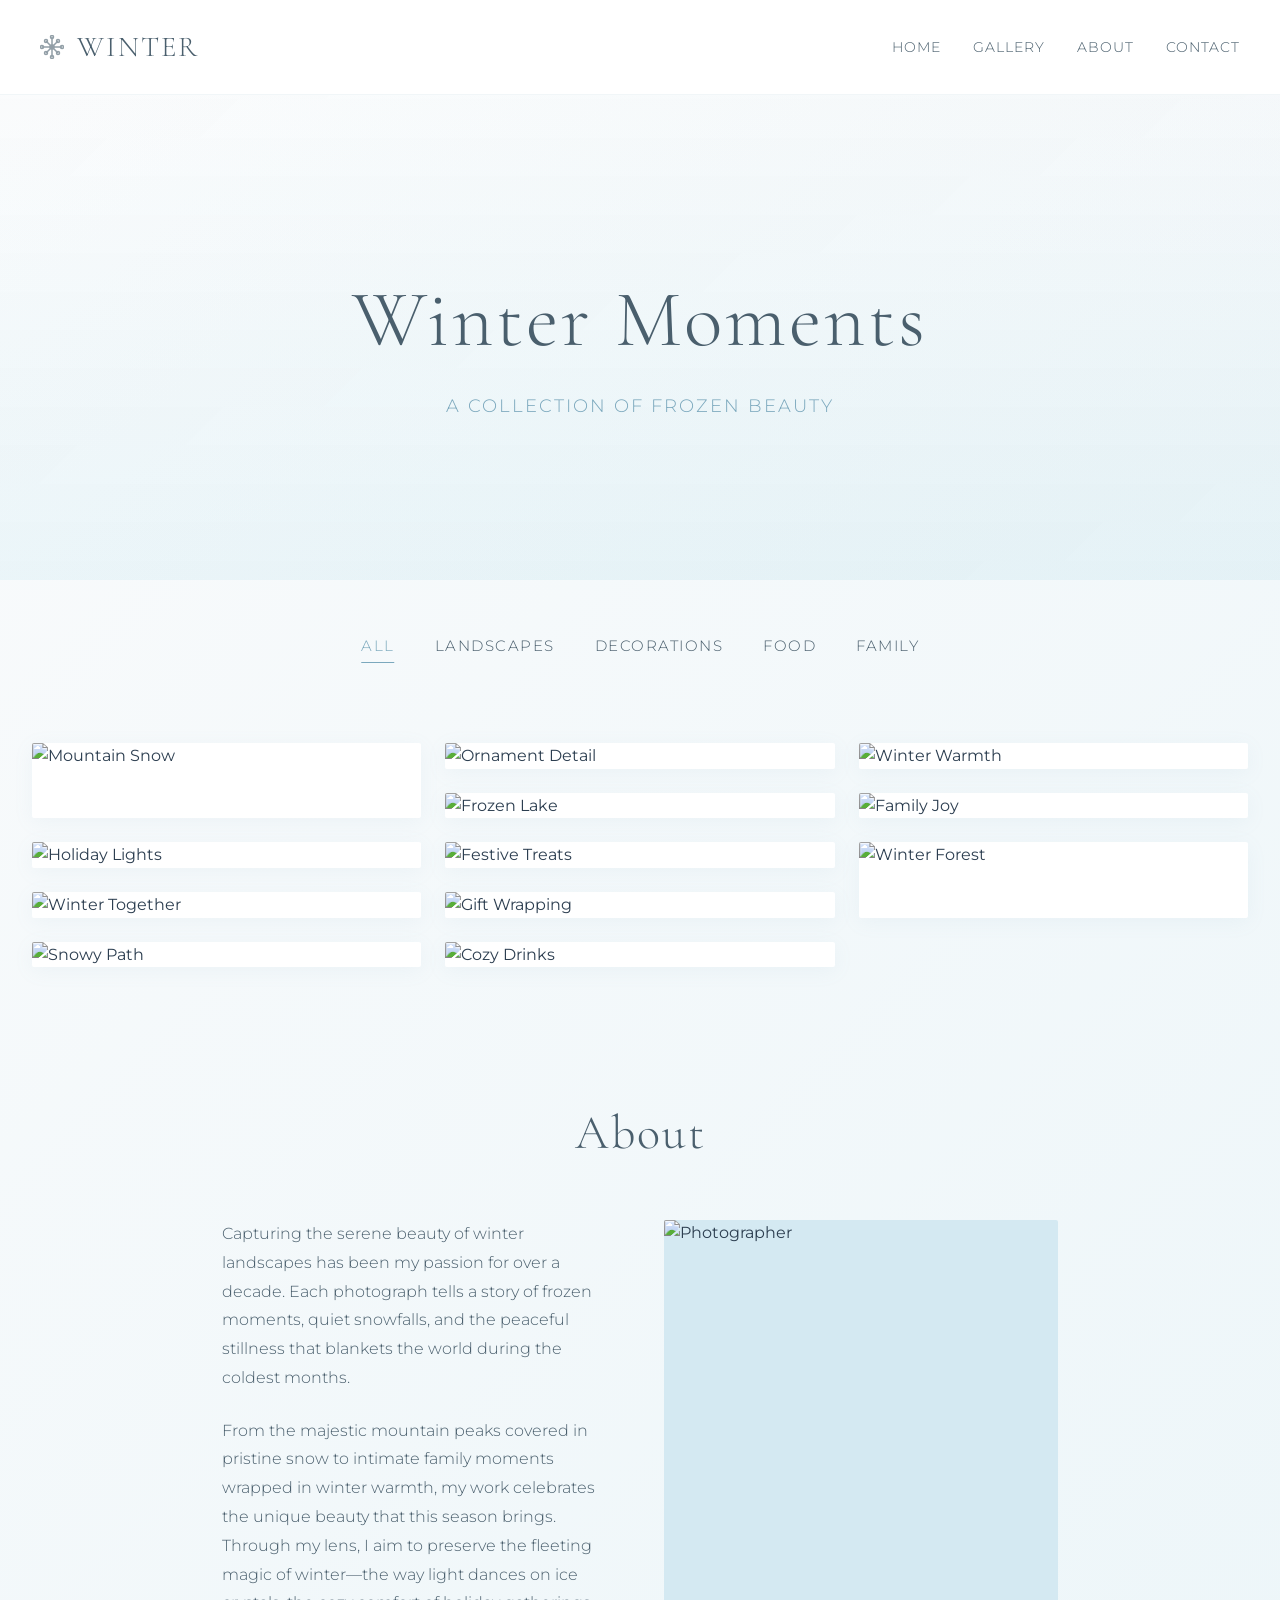
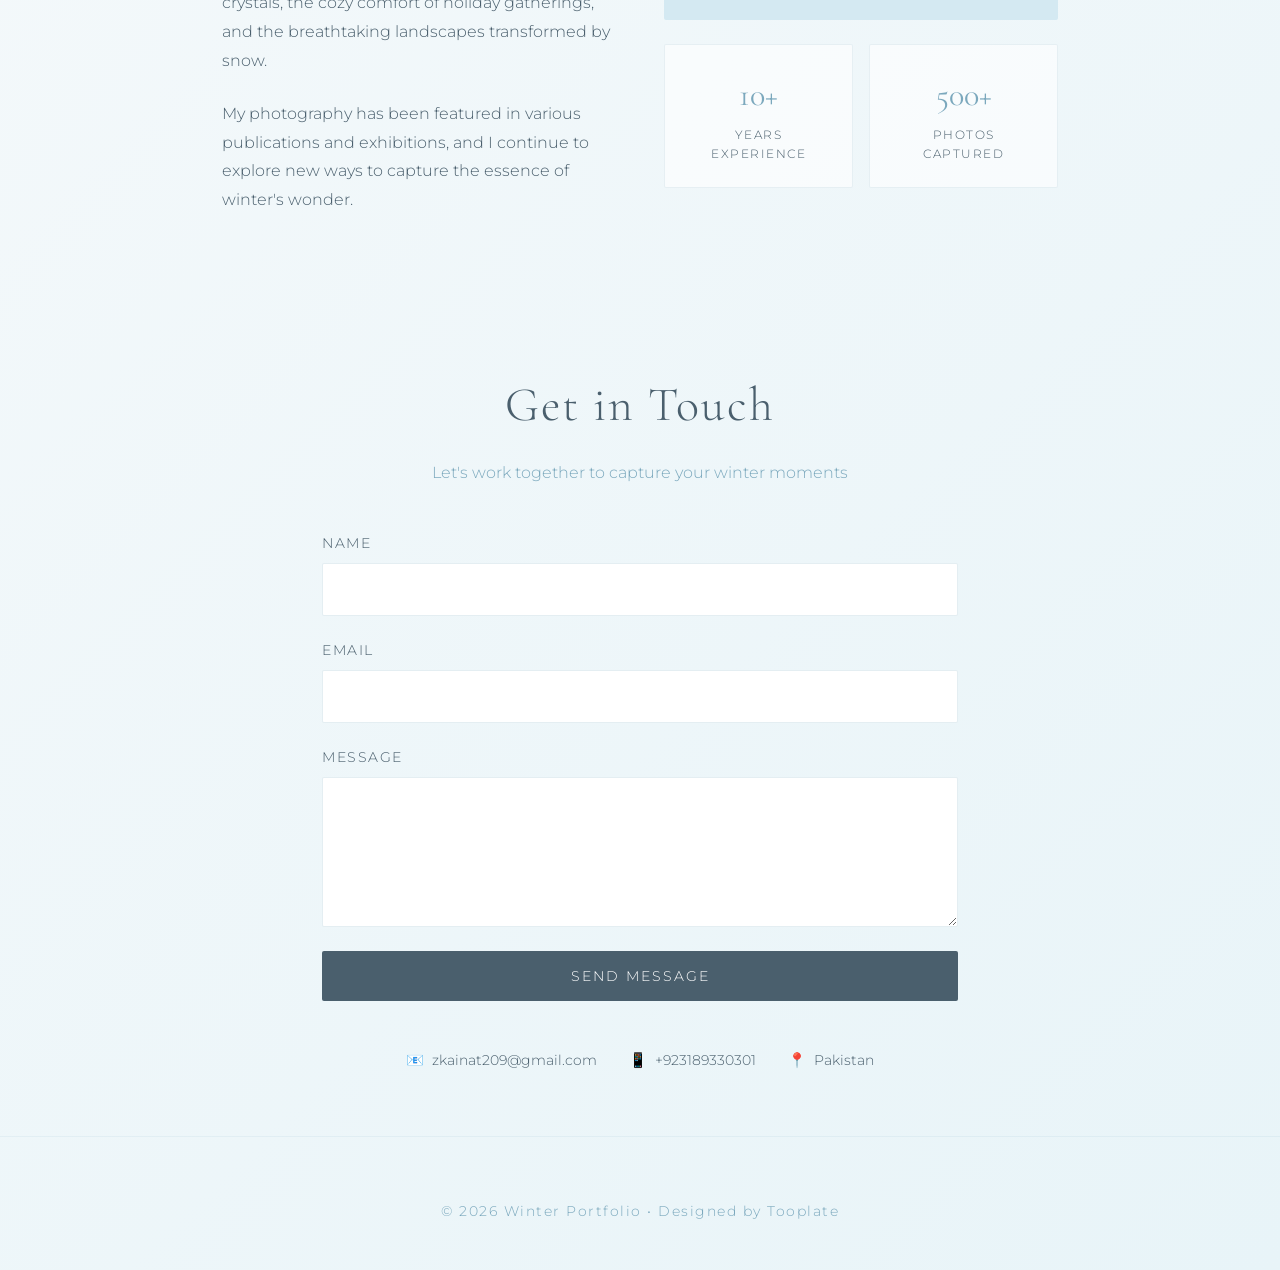
==== commit ce82019c: "Update contact details" ====
--- a/task05-responsive/index.html
+++ b/task05-responsive/index.html
@@ -237,15 +237,15 @@
         <div class="contact-info">
             <div class="contact-item">
                 <span>📧</span>
-                <a href="/cdn-cgi/l/email-protection#d3bbb6bfbfbc93a4babda7b6a1a3bca1a7b5bcbfbabcfdb0bcbe"><span class="__cf_email__" data-cfemail="3b535e5757547b4c52554f5e494b54494f5d5457525415585456">[email&#160;protected]</span></a>
+                <a href="mailto:zkainat209@gmail.com">zkainat209@gmail.com</a>
             </div>
             <div class="contact-item">
                 <span>📱</span>
-                <a href="tel:+15551234567">+1 (555) 123-4567</a>
+                <a href="tel:+923189330301">+923189330301</a>
             </div>
             <div class="contact-item">
                 <span>📍</span>
-                <a href="https://www.google.com/maps/search/?api=1&query=Colorado+USA" target="_blank">Colorado, USA</a>
+                <a href="https://www.google.com/maps/search/?api=1&query=Pakistan" target="_blank">Pakistan</a>
             </div>
         </div>
     </section>
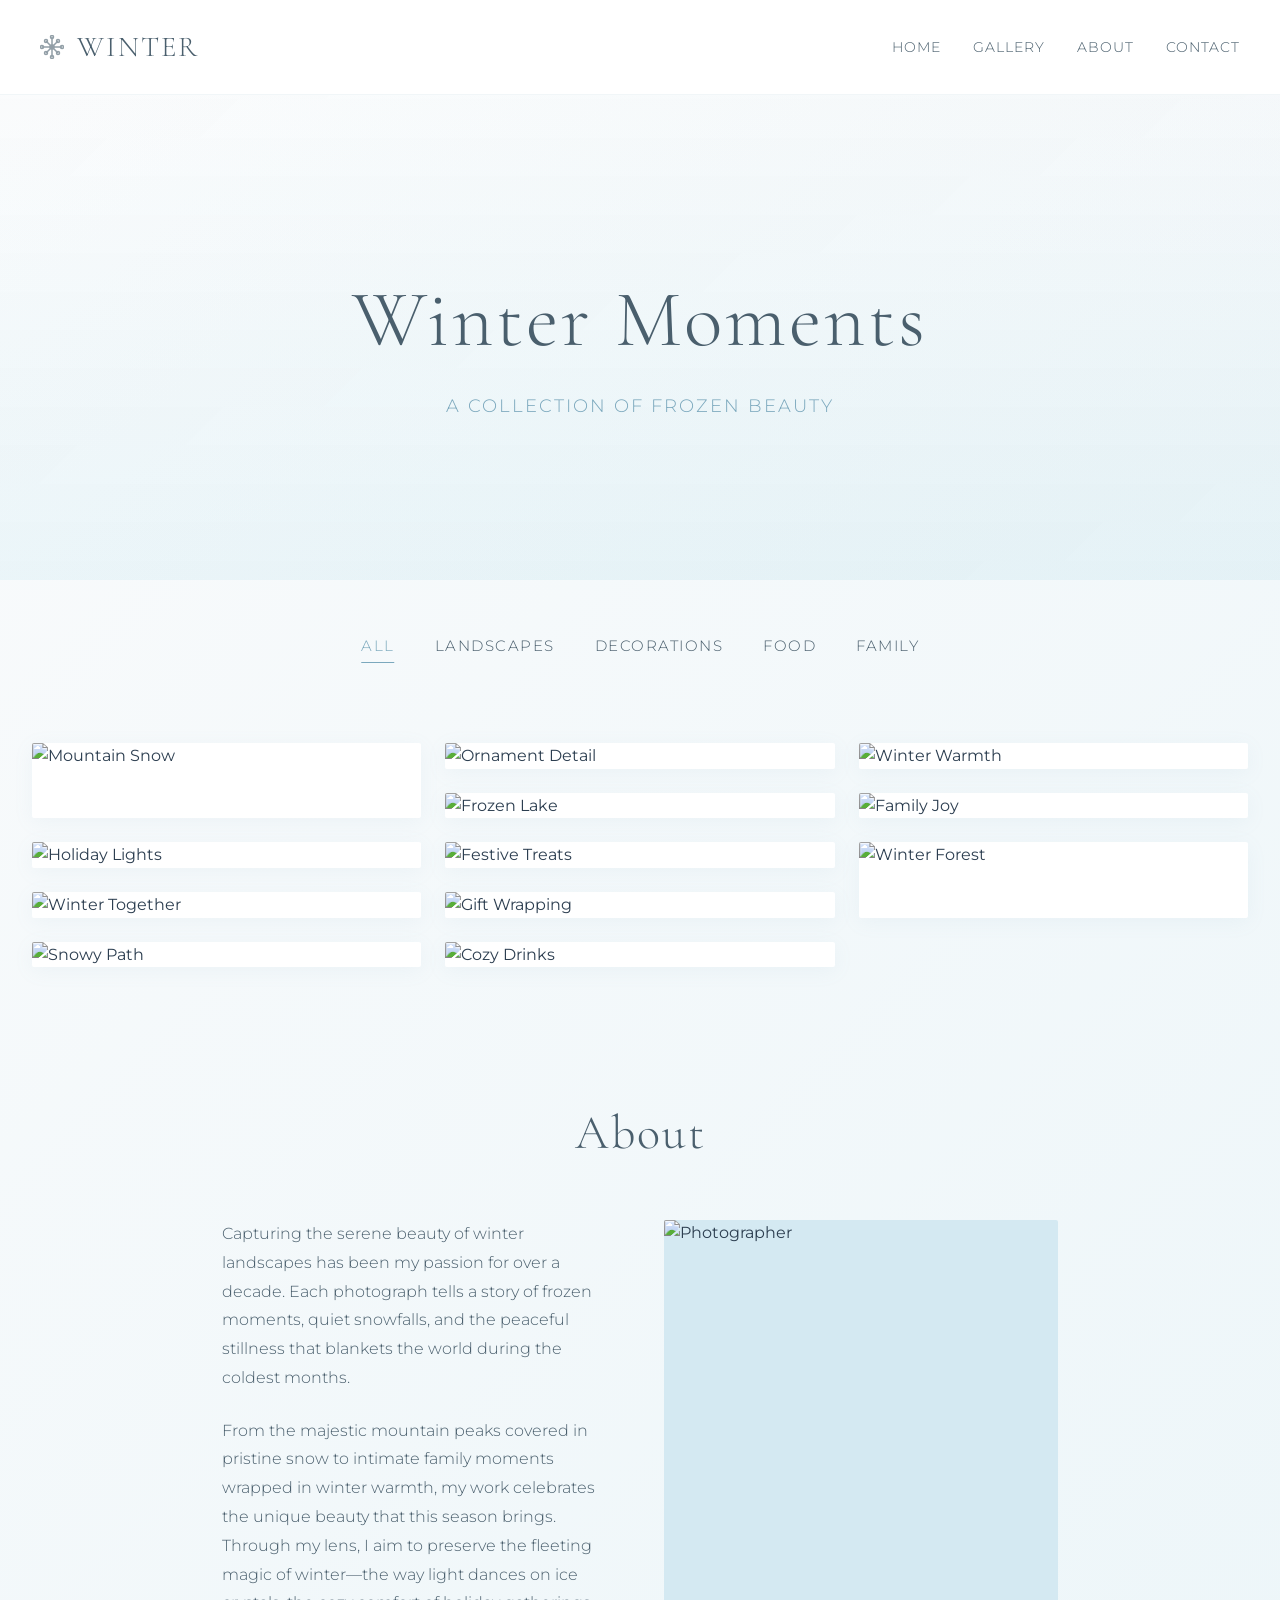
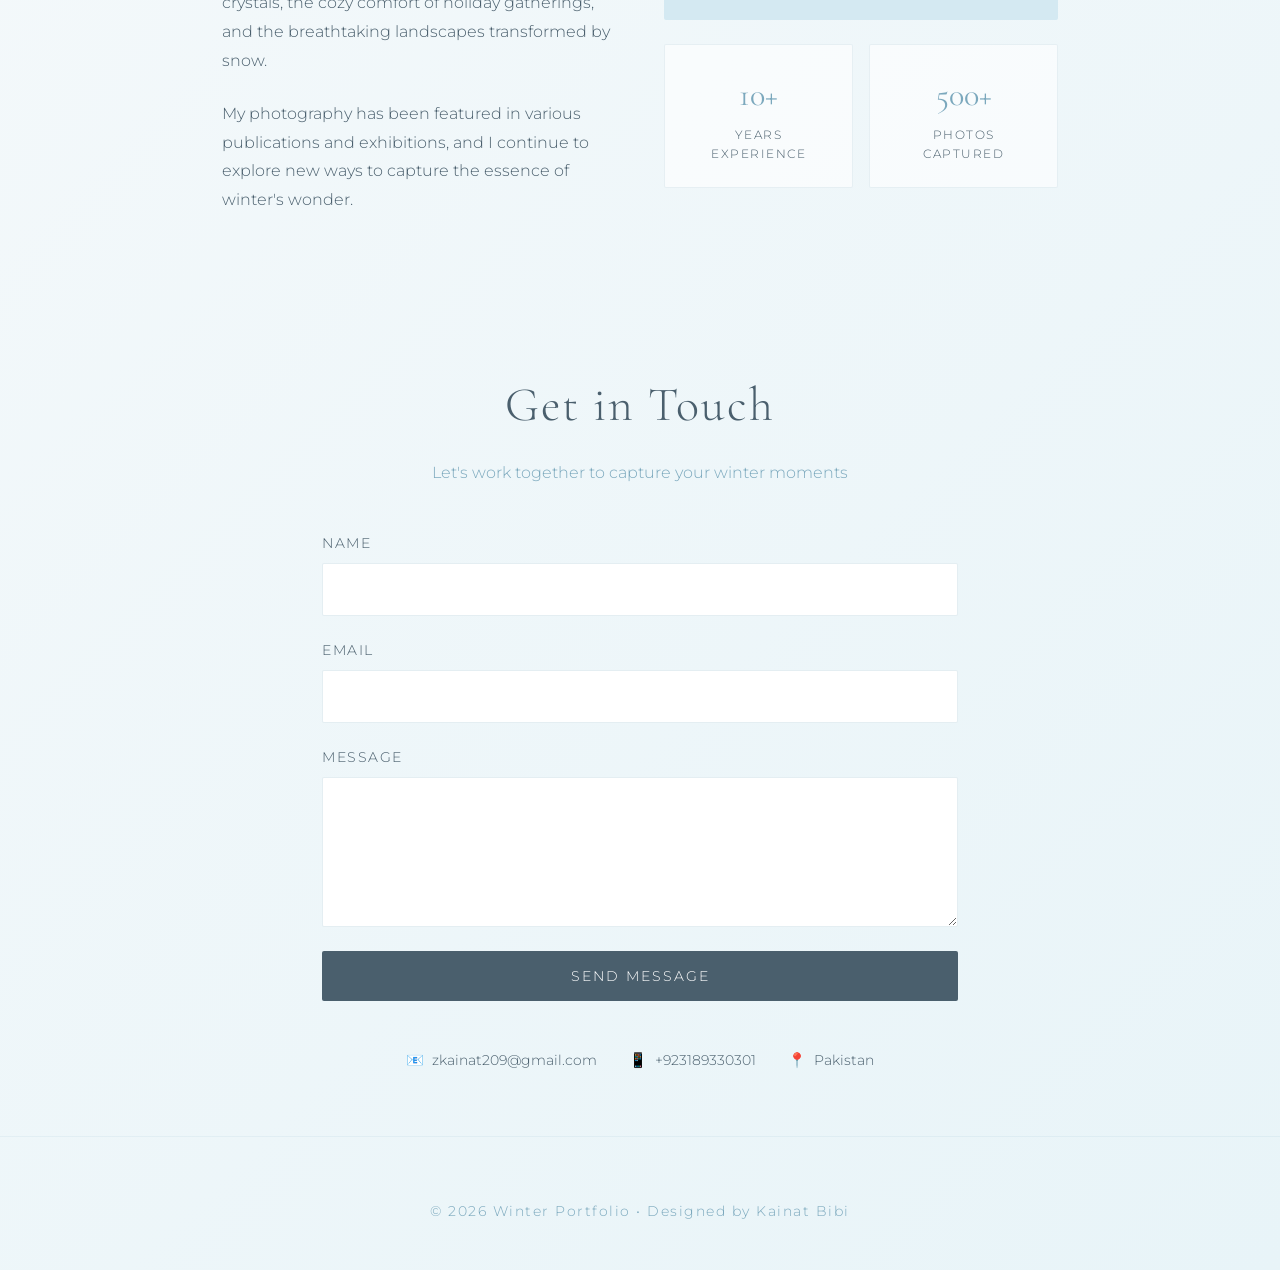
==== commit 2f178324: "Update footer credit to Kainat Bibi" ====
--- a/task05-responsive/index.html
+++ b/task05-responsive/index.html
@@ -252,7 +252,7 @@
 
     <!-- Footer -->
     <footer>
-        <p>© 2026 Winter Portfolio • Designed by <a rel="nofollow" href="https://www.tooplate.com" target="_blank">Tooplate</a></p>
+        <p>© 2026 Winter Portfolio • Designed by Kainat Bibi</p>
     </footer>
 
 </body>
